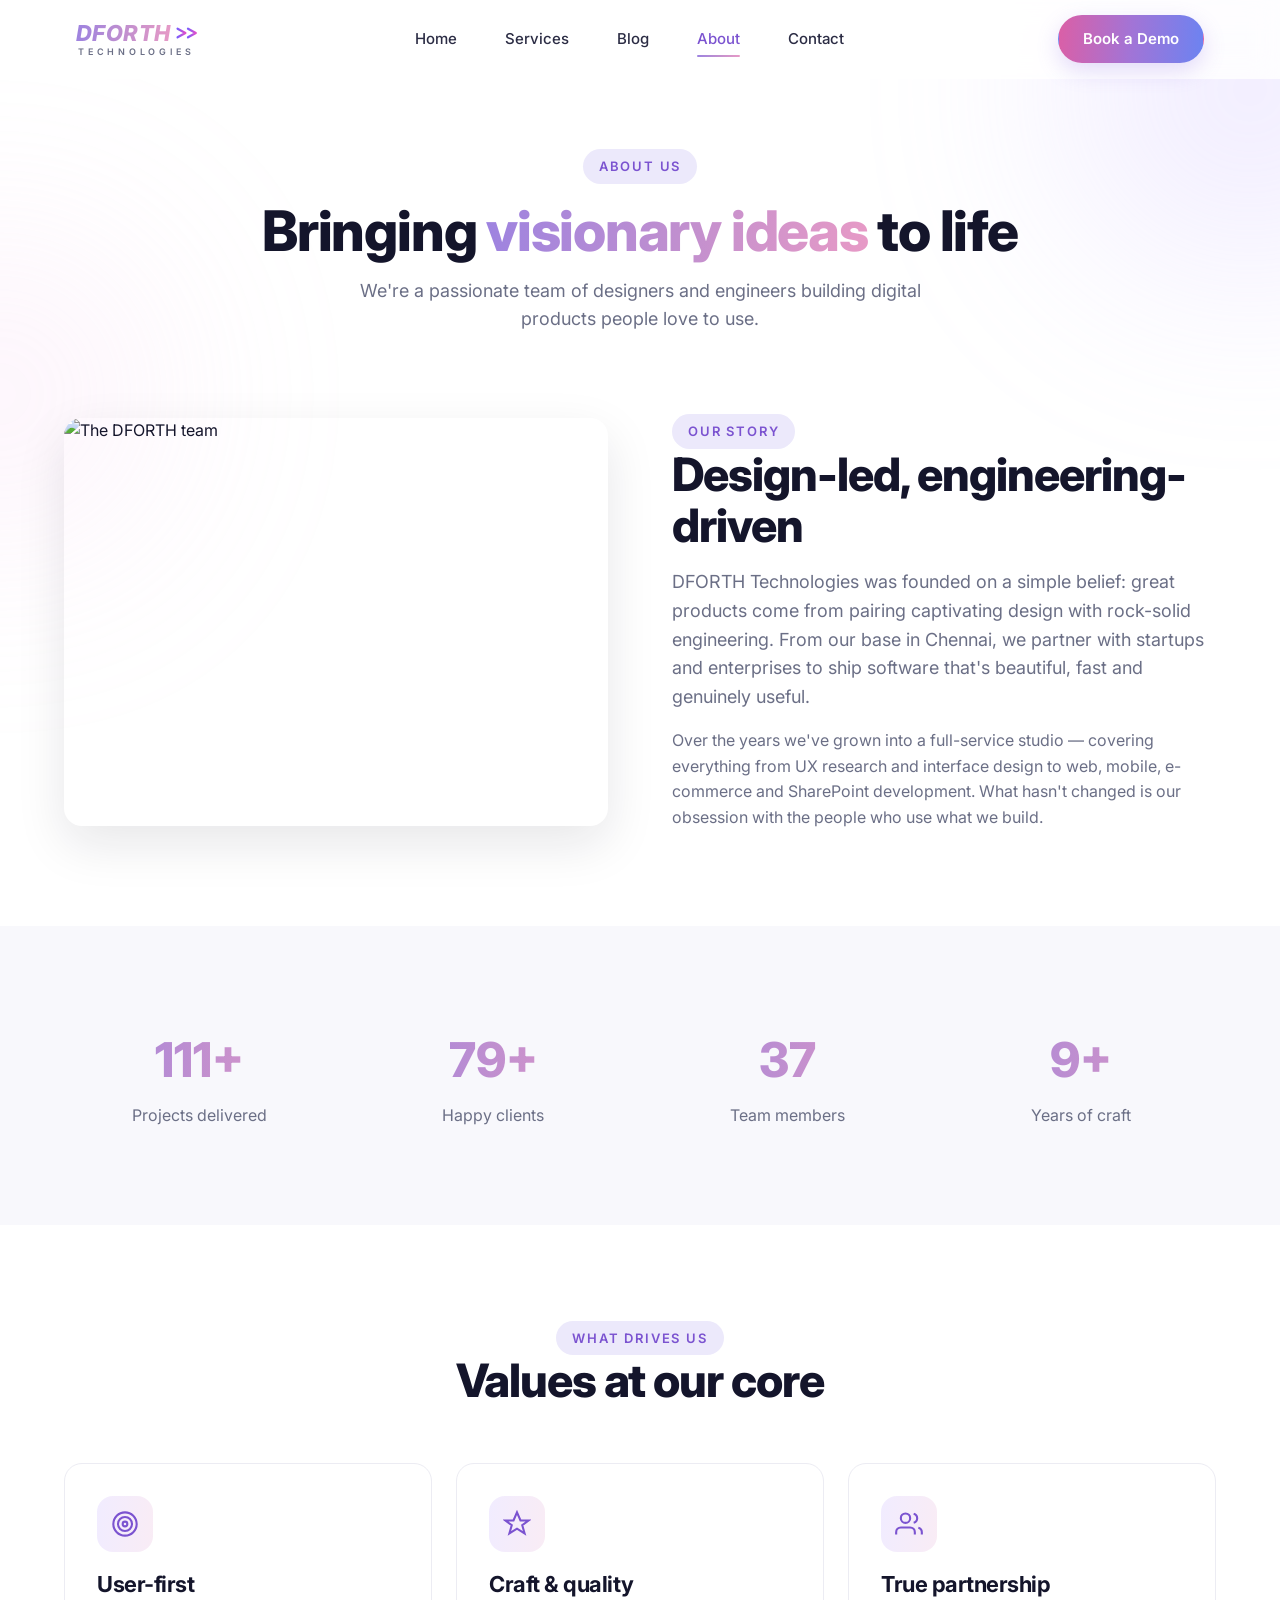
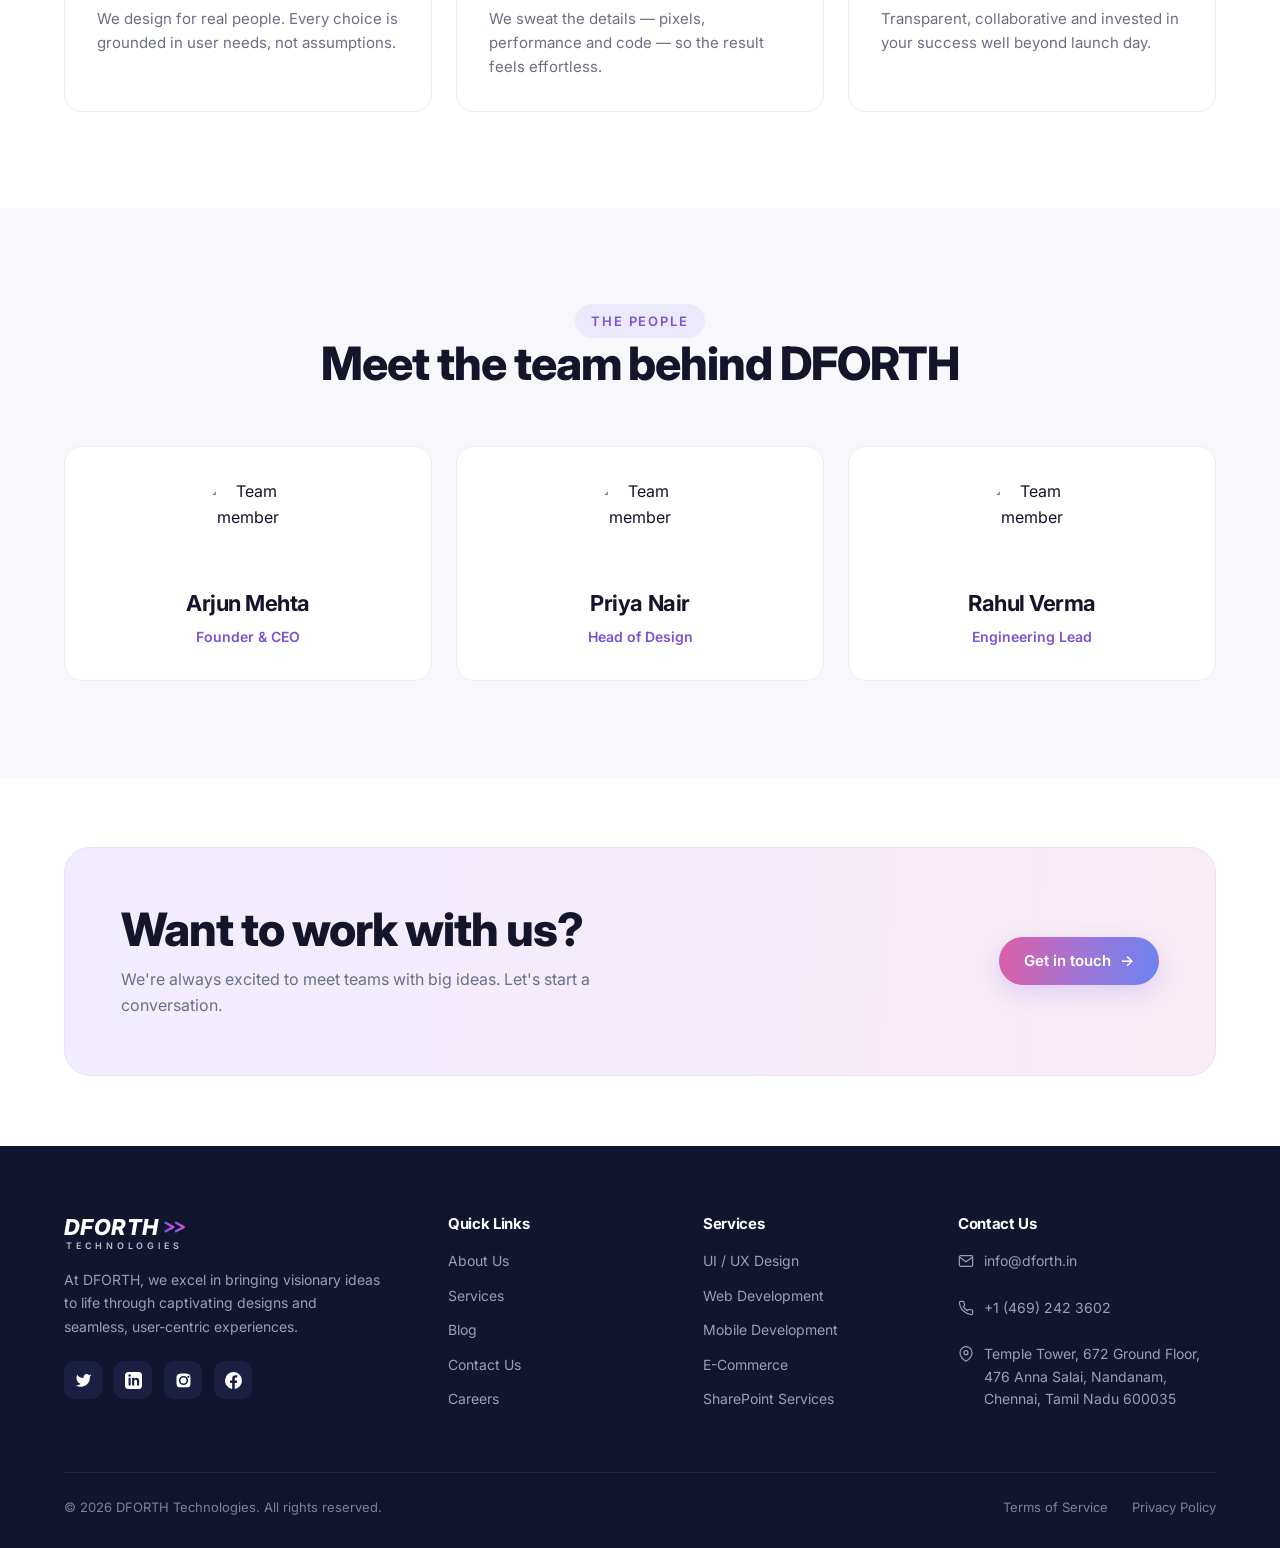
==== about.html @ a875fde3 "Add DForth marketing site (home, services, blog, blog detail, about, contact) Co-Authored-By: Claude" ====
<!DOCTYPE html>
<html lang="en">
<head>
  <meta charset="UTF-8" />
  <meta name="viewport" content="width=device-width, initial-scale=1.0" />
  <title>About — DFORTH Technologies</title>
  <meta name="description" content="DFORTH Technologies is a Chennai-based digital product studio bringing visionary ideas to life through design and engineering." />
  <link rel="preconnect" href="https://fonts.googleapis.com" />
  <link rel="preconnect" href="https://fonts.gstatic.com" crossorigin />
  <link href="https://fonts.googleapis.com/css2?family=Inter:ital,wght@0,400;0,500;0,600;0,700;0,800;0,900;1,700;1,800&display=swap" rel="stylesheet" />
  <link rel="stylesheet" href="assets/css/styles.css" />
</head>
<body>

  <header class="nav">
    <div class="container nav__inner">
      <a href="index.html" class="logo logo--dark" aria-label="DFORTH Technologies home">
        <span class="logo__main"><span class="grad-text">DFORTH</span>
          <span class="logo__chev"><svg viewBox="0 0 30 16" fill="none" aria-hidden="true">
            <defs><linearGradient id="lgN" x1="0" y1="0" x2="1" y2="0"><stop offset="0" stop-color="#7c5cfc"/><stop offset="1" stop-color="#e14eca"/></linearGradient></defs>
            <path d="M3 3 L12 8 L3 13" stroke="url(#lgN)" stroke-width="2.6" stroke-linecap="round" stroke-linejoin="round"/>
            <path d="M15 3 L24 8 L15 13" stroke="url(#lgN)" stroke-width="2.6" stroke-linecap="round" stroke-linejoin="round"/>
          </svg></span>
        </span>
        <span class="logo__sub">Technologies</span>
      </a>
      <nav class="nav__links">
        <a href="index.html">Home</a>
        <a href="services.html">Services</a>
        <a href="blog.html">Blog</a>
        <a href="about.html" class="active">About</a>
        <a href="contact.html">Contact</a>
        <a href="contact.html" class="btn btn--grad">Book a Demo</a>
      </nav>
      <div class="nav__cta">
        <a href="contact.html" class="btn btn--grad">Book a Demo</a>
        <button class="nav__burger" aria-label="Toggle menu"><span></span></button>
      </div>
    </div>
  </header>

  <section class="page-hero">
    <div class="hero__bg"><span class="hero__blob hero__blob--1"></span><span class="hero__blob hero__blob--2"></span></div>
    <div class="container">
      <span class="eyebrow">About Us</span>
      <h1>Bringing <span class="grad-text">visionary ideas</span> to life</h1>
      <p>We're a passionate team of designers and engineers building digital products people love to use.</p>
    </div>
  </section>

  <!-- STORY -->
  <section class="section" style="padding-top:40px">
    <div class="container split">
      <div class="split__media reveal">
        <img src="https://images.unsplash.com/photo-1521737711867-e3b97375f902?auto=format&fit=crop&w=900&q=80" alt="The DFORTH team" />
      </div>
      <div class="reveal">
        <span class="eyebrow">Our Story</span>
        <h2>Design-led, engineering-driven</h2>
        <p class="lead" style="margin:16px 0 16px">DFORTH Technologies was founded on a simple belief: great products come from pairing captivating design with rock-solid engineering. From our base in Chennai, we partner with startups and enterprises to ship software that's beautiful, fast and genuinely useful.</p>
        <p style="color:var(--muted)">Over the years we've grown into a full-service studio — covering everything from UX research and interface design to web, mobile, e-commerce and SharePoint development. What hasn't changed is our obsession with the people who use what we build.</p>
      </div>
    </div>
  </section>

  <!-- STATS -->
  <section class="section section--alt">
    <div class="container stats">
      <div class="stat reveal"><div class="num grad-text"><span data-count="120" data-suffix="+">0</span></div><div class="lbl">Projects delivered</div></div>
      <div class="stat reveal"><div class="num grad-text"><span data-count="85" data-suffix="+">0</span></div><div class="lbl">Happy clients</div></div>
      <div class="stat reveal"><div class="num grad-text"><span data-count="40" data-suffix="">0</span></div><div class="lbl">Team members</div></div>
      <div class="stat reveal"><div class="num grad-text"><span data-count="10" data-suffix="+">0</span></div><div class="lbl">Years of craft</div></div>
    </div>
  </section>

  <!-- VALUES -->
  <section class="section">
    <div class="container">
      <div class="section-head center reveal">
        <span class="eyebrow">What drives us</span>
        <h2>Values at our core</h2>
      </div>
      <div class="cards">
        <article class="card reveal">
          <div class="card__ic"><svg viewBox="0 0 24 24" fill="none" stroke-width="1.8"><circle cx="12" cy="12" r="10"/><circle cx="12" cy="12" r="6"/><circle cx="12" cy="12" r="2"/></svg></div>
          <h3>User-first</h3>
          <p>We design for real people. Every choice is grounded in user needs, not assumptions.</p>
        </article>
        <article class="card reveal">
          <div class="card__ic"><svg viewBox="0 0 24 24" fill="none" stroke-width="1.8"><path d="M12 2l3 7h7l-5.5 4 2 7L12 16l-6.5 4 2-7L2 9h7z"/></svg></div>
          <h3>Craft &amp; quality</h3>
          <p>We sweat the details — pixels, performance and code — so the result feels effortless.</p>
        </article>
        <article class="card reveal">
          <div class="card__ic"><svg viewBox="0 0 24 24" fill="none" stroke-width="1.8"><path d="M17 21v-2a4 4 0 0 0-4-4H5a4 4 0 0 0-4 4v2"/><circle cx="9" cy="7" r="4"/><path d="M23 21v-2a4 4 0 0 0-3-3.87M16 3.13a4 4 0 0 1 0 7.75"/></svg></div>
          <h3>True partnership</h3>
          <p>Transparent, collaborative and invested in your success well beyond launch day.</p>
        </article>
      </div>
    </div>
  </section>

  <!-- TEAM -->
  <section class="section section--alt">
    <div class="container">
      <div class="section-head center reveal">
        <span class="eyebrow">The people</span>
        <h2>Meet the team behind DFORTH</h2>
      </div>
      <div class="cards">
        <article class="card reveal" style="text-align:center">
          <img src="https://images.unsplash.com/photo-1506794778202-cad84cf45f1d?auto=format&fit=crop&w=400&q=80" alt="Team member" style="width:96px;height:96px;border-radius:50%;object-fit:cover;margin:0 auto 16px" />
          <h3>Arjun Mehta</h3>
          <p style="color:var(--violet-deep);font-weight:600;font-size:14px">Founder &amp; CEO</p>
        </article>
        <article class="card reveal" style="text-align:center">
          <img src="https://images.unsplash.com/photo-1438761681033-6461ffad8d80?auto=format&fit=crop&w=400&q=80" alt="Team member" style="width:96px;height:96px;border-radius:50%;object-fit:cover;margin:0 auto 16px" />
          <h3>Priya Nair</h3>
          <p style="color:var(--violet-deep);font-weight:600;font-size:14px">Head of Design</p>
        </article>
        <article class="card reveal" style="text-align:center">
          <img src="https://images.unsplash.com/photo-1500648767791-00dcc994a43e?auto=format&fit=crop&w=400&q=80" alt="Team member" style="width:96px;height:96px;border-radius:50%;object-fit:cover;margin:0 auto 16px" />
          <h3>Rahul Verma</h3>
          <p style="color:var(--violet-deep);font-weight:600;font-size:14px">Engineering Lead</p>
        </article>
      </div>
    </div>
  </section>

  <!-- CTA -->
  <section class="cta-band">
    <div class="container">
      <div class="cta-band__box reveal">
        <div>
          <h2>Want to work with us?</h2>
          <p>We're always excited to meet teams with big ideas. Let's start a conversation.</p>
        </div>
        <a href="contact.html" class="btn btn--grad">Get in touch <span class="arrow">→</span></a>
      </div>
    </div>
  </section>

  <!-- FOOTER -->
  <footer class="footer">
    <div class="container">
      <div class="footer__grid">
        <div class="footer__about">
          <a href="index.html" class="logo logo--light" aria-label="DFORTH Technologies home">
            <span class="logo__main">DFORTH
              <span class="logo__chev"><svg viewBox="0 0 30 16" fill="none" aria-hidden="true">
                <defs><linearGradient id="lgF" x1="0" y1="0" x2="1" y2="0"><stop offset="0" stop-color="#7c5cfc"/><stop offset="1" stop-color="#e14eca"/></linearGradient></defs>
                <path d="M3 3 L12 8 L3 13" stroke="url(#lgF)" stroke-width="2.6" stroke-linecap="round" stroke-linejoin="round"/>
                <path d="M15 3 L24 8 L15 13" stroke="url(#lgF)" stroke-width="2.6" stroke-linecap="round" stroke-linejoin="round"/>
              </svg></span>
            </span>
            <span class="logo__sub">Technologies</span>
          </a>
          <p>At DFORTH, we excel in bringing visionary ideas to life through captivating designs and seamless, user-centric experiences.</p>
          <div class="socials">
            <a href="#" aria-label="Twitter"><svg viewBox="0 0 24 24"><path d="M23 3a10.9 10.9 0 0 1-3.14 1.53 4.48 4.48 0 0 0-7.86 3v1A10.66 10.66 0 0 1 3 4s-4 9 5 13a11.64 11.64 0 0 1-7 2c9 5 20 0 20-11.5a4.5 4.5 0 0 0-.08-.83A7.72 7.72 0 0 0 23 3z"/></svg></a>
            <a href="#" aria-label="LinkedIn"><svg viewBox="0 0 24 24"><path d="M19 0h-14a5 5 0 0 0-5 5v14a5 5 0 0 0 5 5h14a5 5 0 0 0 5-5v-14a5 5 0 0 0-5-5zM8 19H5V8h3zM6.5 6.7a1.8 1.8 0 1 1 0-3.6 1.8 1.8 0 0 1 0 3.6zM20 19h-3v-5.6c0-3.4-4-3.1-4 0V19h-3V8h3v1.8c1.4-2.6 7-2.8 7 2.5z"/></svg></a>
            <a href="#" aria-label="Instagram"><svg viewBox="0 0 24 24"><path d="M12 2.2c3.2 0 3.6 0 4.9.1 3.3.1 4.8 1.7 4.9 4.9.1 1.3.1 1.6.1 4.8s0 3.5-.1 4.8c-.1 3.2-1.6 4.8-4.9 4.9-1.3.1-1.6.1-4.9.1s-3.6 0-4.9-.1c-3.3-.2-4.8-1.7-4.9-4.9-.1-1.3-.1-1.6-.1-4.8s0-3.5.1-4.8C2.3 4 3.8 2.4 7.1 2.3 8.4 2.2 8.8 2.2 12 2.2zm0 3.3a6.5 6.5 0 1 0 0 13 6.5 6.5 0 0 0 0-13zm0 10.7a4.2 4.2 0 1 1 0-8.4 4.2 4.2 0 0 1 0 8.4zm6.8-10.9a1.5 1.5 0 1 0 0 3 1.5 1.5 0 0 0 0-3z"/></svg></a>
            <a href="#" aria-label="Facebook"><svg viewBox="0 0 24 24"><path d="M24 12a12 12 0 1 0-13.9 11.9v-8.4H7v-3.5h3.1V9.4c0-3 1.8-4.7 4.5-4.7 1.3 0 2.7.2 2.7.2v3h-1.5c-1.5 0-2 .9-2 1.9v2.2h3.4l-.5 3.5h-2.9v8.4A12 12 0 0 0 24 12z"/></svg></a>
          </div>
        </div>
        <div class="footer__col">
          <h4>Quick Links</h4>
          <a href="about.html">About Us</a>
          <a href="services.html">Services</a>
          <a href="blog.html">Blog</a>
          <a href="contact.html">Contact Us</a>
          <a href="contact.html">Careers</a>
        </div>
        <div class="footer__col">
          <h4>Services</h4>
          <a href="services.html">UI / UX Design</a>
          <a href="services.html">Web Development</a>
          <a href="services.html">Mobile Development</a>
          <a href="services.html">E-Commerce</a>
          <a href="services.html">SharePoint Services</a>
        </div>
        <div class="footer__col footer__contact">
          <h4>Contact Us</h4>
          <ul>
            <li><svg viewBox="0 0 24 24" fill="none" stroke-width="1.8"><path d="M22 6l-10 7L2 6"/><rect x="2" y="4" width="20" height="16" rx="2"/></svg><span><a href="mailto:info@dforth.in">info@dforth.in</a></span></li>
            <li><svg viewBox="0 0 24 24" fill="none" stroke-width="1.8"><path d="M22 16.92v3a2 2 0 0 1-2.18 2 19.8 19.8 0 0 1-8.63-3.07 19.5 19.5 0 0 1-6-6 19.8 19.8 0 0 1-3.07-8.67A2 2 0 0 1 4.11 2h3a2 2 0 0 1 2 1.72c.13.96.36 1.9.7 2.81a2 2 0 0 1-.45 2.11L8.09 9.91a16 16 0 0 0 6 6l1.27-1.27a2 2 0 0 1 2.11-.45c.9.34 1.85.57 2.81.7A2 2 0 0 1 22 16.92z"/></svg><span><a href="tel:+914692423602">+1 (469) 242 3602</a></span></li>
            <li><svg viewBox="0 0 24 24" fill="none" stroke-width="1.8"><path d="M21 10c0 7-9 13-9 13s-9-6-9-13a9 9 0 0 1 18 0z"/><circle cx="12" cy="10" r="3"/></svg><span>Temple Tower, 672 Ground Floor, 476 Anna Salai, Nandanam, Chennai, Tamil Nadu 600035</span></li>
          </ul>
        </div>
      </div>
      <div class="footer__bottom">
        <span>© <span data-year>2026</span> DFORTH Technologies. All rights reserved.</span>
        <div class="footer__legal"><a href="#">Terms of Service</a><a href="#">Privacy Policy</a></div>
      </div>
    </div>
  </footer>

  <script src="assets/js/main.js"></script>
</body>
</html>
---- assets/css/styles.css ----
/* ============================================================
   DFORTH Technologies — Design System
   ============================================================ */

:root {
  /* Brand */
  --violet: #8a63d8;
  --violet-deep: #7b53d0;
  --magenta: #d24bc0;
  --pink: #e070b2;
  /* Text / logo gradient — purple → pink (per mocks) */
  --grad: linear-gradient(95deg, #9d83e0 0%, #c08fcf 50%, #e79ac6 100%);
  /* Button gradient — pink → blue (per mocks) */
  --grad-btn: linear-gradient(95deg, #db5fa6 0%, #a274d6 50%, #6c83f1 100%);
  --grad-soft: linear-gradient(95deg, #f1ecff 0%, #f9ecf5 100%);

  /* Neutrals */
  --ink: #14152b;
  --ink-soft: #2b2c44;
  --muted: #6b6f86;
  --line: #ececf3;
  --bg: #ffffff;
  --bg-alt: #f8f8fc;
  --lavender: #ece9fb;
  --navy: #11152e;
  --navy-soft: #1b2042;

  /* Type — single neutral grotesque (Inter) throughout, per mocks */
  --font-body: "Inter", system-ui, -apple-system, "Segoe UI", Roboto, sans-serif;
  --font-display: var(--font-body);

  /* Layout */
  --container: 1200px;
  --radius: 18px;
  --radius-sm: 12px;
  --shadow-sm: 0 4px 14px rgba(20, 21, 43, 0.06);
  --shadow-md: 0 18px 50px rgba(20, 21, 43, 0.10);
  --shadow-glow: 0 18px 46px rgba(140, 110, 230, 0.32);
}

/* ---------- Reset ---------- */
*, *::before, *::after { box-sizing: border-box; }
* { margin: 0; padding: 0; }
html { scroll-behavior: smooth; -webkit-text-size-adjust: 100%; }
body {
  font-family: var(--font-body);
  color: var(--ink);
  background: var(--bg);
  line-height: 1.6;
  font-size: 16px;
  -webkit-font-smoothing: antialiased;
  text-rendering: optimizeLegibility;
  overflow-x: hidden;
}
img { max-width: 100%; display: block; }
a { color: inherit; text-decoration: none; }
ul { list-style: none; }
button, input, textarea, select { font: inherit; color: inherit; }

/* ---------- Helpers ---------- */
.container { width: 100%; max-width: var(--container); margin-inline: auto; padding-inline: 24px; }
.grad-text {
  background: var(--grad);
  -webkit-background-clip: text;
  background-clip: text;
  color: transparent;
}
.eyebrow {
  display: inline-flex; align-items: center; gap: 8px;
  font-size: 13px; font-weight: 600; letter-spacing: .14em;
  text-transform: uppercase; color: var(--violet-deep);
  background: var(--lavender); padding: 7px 16px; border-radius: 999px;
}
.section { padding: 96px 0; }
.section--alt { background: var(--bg-alt); }
.section-head { max-width: 640px; margin-bottom: 56px; }
.section-head.center { margin-inline: auto; text-align: center; }
h1, h2, h3, h4 { font-family: var(--font-display); font-weight: 800; line-height: 1.12; letter-spacing: -0.022em; color: var(--ink); }
h2 { font-size: clamp(30px, 4vw, 46px); }
h3 { font-size: 22px; font-weight: 700; }
h4 { font-weight: 700; }
.lead { color: var(--muted); font-size: 18px; }

/* ---------- Buttons ---------- */
.btn {
  display: inline-flex; align-items: center; justify-content: center; gap: 9px;
  font-weight: 600; font-size: 15px; padding: 11px 24px; border-radius: 999px;
  border: 1px solid transparent; cursor: pointer; transition: .25s ease;
  white-space: nowrap;
}
.btn--grad { background: var(--grad-btn); color: #fff; box-shadow: 0 8px 22px rgba(140,110,230,.24); }
.btn--grad:hover { transform: translateY(-2px); box-shadow: 0 16px 38px rgba(140,110,230,.34); }
.btn--ghost { background: #fff; color: var(--ink); border-color: var(--line); box-shadow: var(--shadow-sm); }
.btn--ghost:hover { border-color: var(--violet); color: var(--violet-deep); transform: translateY(-2px); }
.btn--light { background: #fff; color: var(--violet-deep); }
.btn--light:hover { transform: translateY(-2px); box-shadow: 0 16px 40px rgba(0,0,0,.2); }
.btn .arrow { transition: transform .25s ease; }
.btn:hover .arrow { transform: translateX(4px); }

/* ---------- Logo ---------- */
.logo { display: inline-flex; flex-direction: column; line-height: 1; }
.logo__main {
  font-family: var(--font-display); font-weight: 800; font-style: italic;
  font-size: 22px; letter-spacing: .02em; display: inline-flex; align-items: center; gap: 4px;
}
.logo__chev { display: inline-flex; }
.logo__chev svg { width: 26px; height: 16px; }
.logo__sub {
  font-size: 9px; letter-spacing: .42em; font-weight: 600;
  text-transform: uppercase; margin-top: 3px; padding-left: 2px;
}
.logo--dark .logo__main { color: var(--ink); }
.logo--dark .logo__sub { color: var(--muted); }
.logo--light .logo__main { color: #fff; }
.logo--light .logo__sub { color: #b9bcd6; }

/* ============================================================
   Navbar
   ============================================================ */
.nav {
  position: sticky; top: 0; z-index: 50;
  background: rgba(255,255,255,.82);
  backdrop-filter: saturate(160%) blur(14px);
  border-bottom: 1px solid transparent; transition: .3s ease;
}
.nav.scrolled { border-bottom-color: var(--line); box-shadow: 0 6px 24px rgba(20,21,43,.05); }
.nav__inner { display: flex; align-items: center; justify-content: space-between; height: 78px; padding-inline: 36px; }
.nav__links { display: flex; align-items: center; gap: 48px; }
.nav__links a { font-weight: 500; font-size: 15px; color: var(--ink-soft); position: relative; transition: color .2s; }
.nav__links .btn { display: none; }
.nav__links a::after {
  content: ""; position: absolute; left: 0; bottom: -6px; height: 2px; width: 0;
  background: var(--grad); border-radius: 2px; transition: width .25s ease;
}
.nav__links a:hover, .nav__links a.active { color: var(--violet-deep); }
.nav__links a:hover::after, .nav__links a.active::after { width: 100%; }
.nav__cta { display: flex; align-items: center; gap: 14px; }
.nav__burger {
  display: none; width: 44px; height: 44px; border-radius: 12px; border: 1px solid var(--line);
  background: #fff; cursor: pointer; align-items: center; justify-content: center;
}
.nav__burger span { display: block; width: 20px; height: 2px; background: var(--ink); position: relative; transition: .3s; }
.nav__burger span::before, .nav__burger span::after { content: ""; position: absolute; left: 0; width: 20px; height: 2px; background: var(--ink); transition: .3s; }
.nav__burger span::before { top: -6px; }
.nav__burger span::after { top: 6px; }
.nav.open .nav__burger span { background: transparent; }
.nav.open .nav__burger span::before { top: 0; transform: rotate(45deg); }
.nav.open .nav__burger span::after { top: 0; transform: rotate(-45deg); }

/* ============================================================
   Hero
   ============================================================ */
.hero { position: relative; padding: 90px 0 100px; overflow: hidden; }
.hero__bg { position: absolute; inset: 0; z-index: -1; }
.hero__blob { position: absolute; border-radius: 50%; filter: blur(110px); opacity: .28; }
.hero__blob--1 { width: 360px; height: 360px; background: #c9b8ff; top: -170px; right: -150px; }
.hero__blob--2 { width: 300px; height: 300px; background: #f4c4ec; bottom: -170px; left: -150px; opacity: .22; }
.hero__grid { display: grid; grid-template-columns: 1.05fr .95fr; gap: 56px; align-items: center; }
.hero h1 { font-size: clamp(30px, 6vw, 62px); margin: 22px 0; overflow-wrap: break-word; }
.hero p { font-size: 19px; color: var(--muted); max-width: 520px; }
.hero__actions { display: flex; gap: 16px; margin-top: 34px; flex-wrap: wrap; }
.hero__stats { display: flex; gap: 40px; margin-top: 50px; }
.hero__stat .num { font-family: var(--font-display); font-weight: 700; font-size: 30px; }
.hero__stat .lbl { font-size: 13px; color: var(--muted); }

.hero__visual { position: relative; }
.hero__card {
  background: #fff; border: 1px solid var(--line); border-radius: 22px;
  box-shadow: var(--shadow-md); padding: 26px; position: relative;
}
.hero__bar { height: 12px; border-radius: 6px; background: var(--bg-alt); margin: 9px 0; }
.hero__bar.w70 { width: 70%; }
.hero__bar.w90 { width: 90%; background: var(--grad); opacity: .85; }
.hero__bar.w50 { width: 50%; }
.hero__mini {
  position: absolute; background: #fff; border: 1px solid var(--line); border-radius: 16px;
  box-shadow: var(--shadow-md); padding: 16px 18px; display: flex; align-items: center; gap: 12px;
}
.hero__mini .ic { width: 42px; height: 42px; border-radius: 12px; background: var(--grad); display: grid; place-items: center; color: #fff; }
.hero__mini .ic svg { width: 22px; height: 22px; }
.hero__mini strong { font-family: var(--font-display); }
.hero__mini small { color: var(--muted); }
.hero__mini--1 { top: -26px; left: -28px; animation: float 5s ease-in-out infinite; }
.hero__mini--2 { bottom: -26px; right: -22px; animation: float 5s ease-in-out infinite 1.5s; }
@keyframes float { 0%,100%{ transform: translateY(0); } 50%{ transform: translateY(-12px); } }

/* ============================================================
   Logos / trust strip
   ============================================================ */
.trust { padding: 40px 0; border-top: 1px solid var(--line); border-bottom: 1px solid var(--line); }
.trust p { text-align: center; color: var(--muted); font-size: 13px; letter-spacing: .12em; text-transform: uppercase; margin-bottom: 22px; }
.trust__row { display: flex; flex-wrap: wrap; gap: 56px; justify-content: center; align-items: center; }
.trust__row span { font-family: var(--font-display); font-weight: 700; font-size: 20px; color: var(--ink-soft); opacity: .65; }
.trust__row img { height: 42px; width: auto; object-fit: contain; filter: grayscale(20%); opacity: .9; transition: .25s ease; }
.trust__row img:hover { filter: none; opacity: 1; }

/* ============================================================
   Service cards
   ============================================================ */
.cards { display: grid; grid-template-columns: repeat(3, 1fr); gap: 24px; }
.card {
  background: #fff; border: 1px solid var(--line); border-radius: var(--radius);
  padding: 32px; transition: .3s ease; position: relative; overflow: hidden;
}
.card::before {
  content: ""; position: absolute; inset: 0 0 auto 0; height: 4px; background: var(--grad);
  transform: scaleX(0); transform-origin: left; transition: transform .3s ease;
}
.card:hover { transform: translateY(-6px); box-shadow: var(--shadow-md); border-color: transparent; }
.card:hover::before { transform: scaleX(1); }
.card__ic { width: 56px; height: 56px; border-radius: 16px; background: var(--grad-soft); display: grid; place-items: center; margin-bottom: 20px; }
.card__ic svg { width: 28px; height: 28px; stroke: var(--violet-deep); }
.card__ic--img { background: none; }
.card__ic--img img { width: 56px; height: 56px; object-fit: contain; border-radius: 16px; }
.card h3 { margin-bottom: 10px; }
.card p { color: var(--muted); font-size: 15px; }
.card__link { display: inline-flex; align-items: center; gap: 7px; margin-top: 18px; font-weight: 600; font-size: 14px; color: var(--violet-deep); }
.card__link .arrow { transition: transform .25s; }
.card:hover .card__link .arrow { transform: translateX(4px); }

/* ============================================================
   Feature split
   ============================================================ */
.split { display: grid; grid-template-columns: 1fr 1fr; gap: 64px; align-items: center; }
.split__media { border-radius: var(--radius); overflow: hidden; box-shadow: var(--shadow-md); position: relative; }
.split__media img { width: 100%; height: 100%; object-fit: cover; aspect-ratio: 4/3; }
.checklist { display: grid; gap: 16px; margin-top: 28px; }
.checklist li { display: flex; gap: 13px; align-items: flex-start; }
.checklist .tick { flex: 0 0 24px; width: 24px; height: 24px; border-radius: 50%; background: var(--grad-soft); display: grid; place-items: center; margin-top: 2px; }
.checklist .tick svg { width: 13px; height: 13px; stroke: var(--violet-deep); }
.checklist strong { display: block; }
.checklist span { color: var(--muted); font-size: 15px; }

/* ============================================================
   Stats band
   ============================================================ */
.stats { display: grid; grid-template-columns: repeat(4, 1fr); gap: 24px; }
.stat { text-align: center; }
.stat .num { font-family: var(--font-display); font-weight: 800; font-size: clamp(34px, 4vw, 48px); }
.stat .lbl { color: var(--muted); margin-top: 4px; }

/* ============================================================
   Process steps
   ============================================================ */
.steps { display: grid; grid-template-columns: repeat(4, 1fr); gap: 24px; counter-reset: step; }
.step { padding: 28px; border: 1px solid var(--line); border-radius: var(--radius); background:#fff; position: relative; }
.step__n { font-family: var(--font-display); font-weight: 800; font-size: 18px; width: 46px; height: 46px; border-radius: 14px; background: var(--grad); color:#fff; display:grid; place-items:center; margin-bottom: 18px; }
.step h3 { font-size: 19px; margin-bottom: 8px; }
.step p { color: var(--muted); font-size: 15px; }

/* ============================================================
   Testimonials
   ============================================================ */
.quotes { display: grid; grid-template-columns: repeat(3,1fr); gap: 24px; }
.quote { background:#fff; border:1px solid var(--line); border-radius: var(--radius); padding: 30px; }
.quote__stars { color: #f5a623; letter-spacing: 2px; margin-bottom: 14px; }
.quote p { color: var(--ink-soft); }
.quote__who { display:flex; align-items:center; gap: 12px; margin-top: 22px; }
.quote__av { width: 46px; height: 46px; border-radius: 50%; background: var(--grad); color:#fff; display:grid; place-items:center; font-weight:700; font-family: var(--font-display); overflow:hidden; flex:0 0 46px; }
.quote__av img { width:100%; height:100%; object-fit:cover; }
.quote__who strong { display:block; font-size: 15px; }
.quote__who span { color: var(--muted); font-size: 13px; }

/* ============================================================
   CTA banner
   ============================================================ */
.cta-band { padding: 70px 0; }
.cta-band__box {
  background: var(--grad-soft); border-radius: 26px; padding: 56px;
  display: flex; align-items: center; justify-content: space-between; gap: 40px;
  position: relative; overflow: hidden; border: 1px solid #e7e1fb;
}
.cta-band__box h2 { max-width: 560px; }
.cta-band__box p { color: var(--muted); margin-top: 12px; max-width: 520px; }
.cta-band__art { position: absolute; right: 36px; top: 50%; transform: translateY(-50%); opacity: .95; }
.cta-band__art svg { width: 150px; height: 150px; }
.cta-band__art img { width: 230px; height: auto; object-fit: contain; }

/* ============================================================
   Page hero (inner pages)
   ============================================================ */
.page-hero { padding: 70px 0 40px; text-align: center; position: relative; }
.page-hero h1 { font-size: clamp(30px, 5vw, 56px); margin: 16px 0 14px; overflow-wrap: break-word; }
.page-hero p { color: var(--muted); font-size: 18px; max-width: 600px; margin-inline: auto; }
.breadcrumb { color: var(--muted); font-size: 14px; }
.breadcrumb a:hover { color: var(--violet-deep); }

/* ============================================================
   Blog
   ============================================================ */
.tag {
  display:inline-block; font-size: 12px; font-weight: 600; color: var(--violet-deep);
  background: var(--lavender); padding: 5px 13px; border-radius: 999px; margin-bottom: 14px;
}
.blog-feature { display:grid; grid-template-columns: 1.1fr .9fr; gap: 40px; align-items:center; margin-bottom: 64px; }
.blog-feature__media { border-radius: var(--radius); overflow:hidden; box-shadow: var(--shadow-md); }
.blog-feature__media img { aspect-ratio: 16/10; object-fit: cover; width: 100%; }
.blog-feature h2 { font-size: clamp(26px, 3vw, 36px); margin-bottom: 14px; }
.blog-feature p { color: var(--muted); margin-bottom: 22px; }

.blog-grid { display:grid; grid-template-columns: repeat(3,1fr); gap: 28px; }
.post {
  background:#fff; border:1px solid var(--line); border-radius: var(--radius); overflow:hidden;
  transition:.3s ease; display:flex; flex-direction:column;
}
.post:hover { transform: translateY(-6px); box-shadow: var(--shadow-md); border-color: transparent; }
.post__media { overflow:hidden; }
.post__media img { aspect-ratio: 16/10; object-fit: cover; width:100%; transition: transform .5s ease; }
.post:hover .post__media img { transform: scale(1.06); }
.post__body { padding: 24px; display:flex; flex-direction:column; flex:1; }
.post__body h3 { font-size: 19px; margin-bottom: 8px; }
.post__body p { color: var(--muted); font-size: 14px; flex:1; }
.post__link { display:inline-flex; align-items:center; gap:7px; margin-top:18px; font-weight:600; font-size:14px; color: var(--violet-deep); }
.post:hover .post__link .arrow { transform: translateX(4px); }
.post__link .arrow { transition: transform .25s; }

/* Article */
.article { max-width: 760px; margin-inline:auto; }
.article__meta { display:flex; gap: 18px; align-items:center; color: var(--muted); font-size: 14px; margin-bottom: 22px; }
.article__cover { border-radius: var(--radius); overflow:hidden; box-shadow: var(--shadow-md); margin: 14px 0 36px; }
.article__cover img { width:100%; aspect-ratio: 16/7; object-fit: cover; }
.article p { color: var(--ink-soft); margin-bottom: 22px; font-size: 17px; }
.article h2 { font-size: 28px; margin: 36px 0 14px; }
.article h3 { font-size: 21px; margin: 28px 0 10px; }
.article blockquote { border-left: 4px solid var(--violet); background: var(--bg-alt); padding: 18px 24px; border-radius: 0 12px 12px 0; color: var(--ink-soft); font-style: italic; margin: 26px 0; }
.article ul.bullets { margin: 0 0 22px 20px; list-style: disc; color: var(--ink-soft); }
.article ul.bullets li { margin-bottom: 8px; }
.article__share { display:flex; gap:18px; align-items:center; padding-top: 28px; margin-top: 36px; border-top: 1px solid var(--line); }

/* ============================================================
   Contact
   ============================================================ */
.contact-card {
  display:grid; grid-template-columns: .85fr 1.15fr; gap: 0; background:#fff;
  border:1px solid var(--line); border-radius: 24px; overflow:hidden; box-shadow: var(--shadow-md);
}
.contact-aside { background: var(--grad-soft); padding: 44px; position: relative; overflow:hidden; }
.contact-aside h3 { font-size: 26px; margin-bottom: 10px; }
.contact-aside > p { color: var(--muted); margin-bottom: 30px; }
.contact-aside__blob { position:absolute; border-radius:50%; background: rgba(124,92,252,.18); }
.contact-aside__blob.b1 { width: 130px; height:130px; bottom: -30px; right: -10px; }
.contact-aside__blob.b2 { width: 90px; height:90px; bottom: 30px; right: 60px; background: rgba(225,78,202,.18); }
.contact-info { display:grid; gap: 20px; position: relative; z-index:1; }
.contact-info li { display:flex; gap: 14px; align-items:flex-start; }
.contact-info .ic { flex:0 0 40px; width:40px; height:40px; border-radius:12px; background:#fff; display:grid; place-items:center; box-shadow: var(--shadow-sm); }
.contact-info .ic svg { width:18px; height:18px; stroke: var(--violet-deep); }
.contact-info span { font-size: 15px; color: var(--ink-soft); }
.contact-form { padding: 44px; }
.form-row { display:grid; grid-template-columns: 1fr 1fr; gap: 22px; }
.field { margin-bottom: 22px; }
.field label { display:block; font-weight:600; font-size: 14px; margin-bottom: 8px; }
.field input, .field textarea {
  width:100%; border:none; border-bottom: 2px solid var(--line); padding: 10px 2px;
  background: transparent; transition: border-color .2s; font-size: 15px;
}
.field input:focus, .field textarea:focus { outline:none; border-bottom-color: var(--violet); }
.field textarea { resize: vertical; min-height: 90px; }
.svc-label { font-weight:600; font-size: 14px; margin-bottom: 14px; }
.svc-grid { display:grid; grid-template-columns: 1fr 1fr; gap: 12px 24px; margin-bottom: 26px; }
.svc-grid label { display:flex; gap: 9px; align-items:center; font-size: 14px; color: var(--ink-soft); cursor:pointer; }
.svc-grid input { accent-color: var(--violet); width:16px; height:16px; }
.form-success { display:none; background: #ecfdf5; color:#047857; border:1px solid #a7f3d0; padding: 12px 16px; border-radius: 12px; margin-top: 16px; font-size: 14px; }
.form-success.show { display:block; }

/* Map / contact extras */
.contact-extra { display:grid; grid-template-columns: repeat(3,1fr); gap:24px; margin-top: 56px; }

/* ============================================================
   FAQ
   ============================================================ */
.faq { max-width: 800px; margin-inline:auto; }
.faq__item { border:1px solid var(--line); border-radius: var(--radius-sm); margin-bottom: 14px; background:#fff; overflow:hidden; }
.faq__q { width:100%; text-align:left; background:none; border:none; padding: 20px 24px; font-weight:600; font-size: 16px; cursor:pointer; display:flex; justify-content:space-between; align-items:center; gap:16px; }
.faq__q .pm { flex:0 0 auto; transition: transform .3s; color: var(--violet-deep); font-size: 22px; }
.faq__item.open .faq__q .pm { transform: rotate(45deg); }
.faq__a { max-height:0; overflow:hidden; transition: max-height .35s ease; }
.faq__a p { padding: 0 24px 20px; color: var(--muted); }

/* ============================================================
   Footer
   ============================================================ */
.footer { background: var(--navy); color: #c5c8de; padding: 70px 0 30px; }
.footer__grid { display:grid; grid-template-columns: 1.6fr 1fr 1fr 1.2fr; gap: 40px; }
.footer__about p { margin: 18px 0 22px; font-size: 14px; line-height: 1.7; color: #9a9eba; max-width: 320px; }
.footer h4 { color:#fff; font-size: 15px; margin-bottom: 18px; font-family: var(--font-display); }
.footer__col a, .footer__col li { display:block; font-size: 14px; color:#9a9eba; margin-bottom: 12px; transition: color .2s; }
.footer__col a:hover { color:#fff; }
.footer__contact li { display:flex; gap:10px; align-items:flex-start; }
.footer__contact svg { width:16px; height:16px; stroke:#9a9eba; flex:0 0 16px; margin-top: 3px; }
.socials { display:flex; gap:12px; }
.socials a { width:38px; height:38px; border-radius:10px; background: var(--navy-soft); display:grid; place-items:center; transition:.25s; }
.socials a:hover { background: var(--grad); transform: translateY(-3px); }
.socials svg { width:17px; height:17px; fill:#fff; }
.footer__bottom { display:flex; justify-content:space-between; align-items:center; gap:16px; margin-top: 50px; padding-top: 24px; border-top:1px solid rgba(255,255,255,.08); font-size: 13px; color:#7d809c; }
.footer__bottom a:hover { color:#fff; }
.footer__legal { display:flex; gap: 24px; }

/* ============================================================
   Reveal animation
   ============================================================ */
.reveal { opacity:0; transform: translateY(26px); transition: opacity .7s ease, transform .7s ease; }
.reveal.in { opacity:1; transform:none; }

/* ============================================================
   Responsive
   ============================================================ */
@media (max-width: 1024px) {
  .hero__grid { grid-template-columns: 1fr; gap: 48px; }
  .cards, .blog-grid, .quotes { grid-template-columns: repeat(2,1fr); }
  .steps { grid-template-columns: repeat(2,1fr); }
  .split { grid-template-columns: 1fr; gap: 40px; }
  .footer__grid { grid-template-columns: 1fr 1fr; gap: 36px; }
  .blog-feature { grid-template-columns: 1fr; }
  .contact-card { grid-template-columns: 1fr; }
  .contact-extra { grid-template-columns: 1fr; }
}
@media (max-width: 768px) {
  .section { padding: 64px 0; }
  .nav__inner { padding-inline: 24px; }
  .nav__links, .nav__cta .btn { display: none; }
  .nav__burger { display:flex; }
  .nav__cta { gap: 0; }
  .nav.open .nav__links {
    display:flex; flex-direction:column; align-items:flex-start; gap: 4px;
    position:absolute; top: 76px; left:0; right:0; background:#fff; padding: 18px 24px 26px;
    border-bottom:1px solid var(--line); box-shadow: var(--shadow-md);
  }
  .nav.open .nav__links a { padding: 12px 0; width:100%; border-bottom:1px solid var(--line); }
  .nav.open .nav__links a::after { display:none; }
  .nav.open .nav__links .btn { display:inline-flex; margin-top: 12px; }
  .cards, .blog-grid, .quotes, .steps, .stats { grid-template-columns: 1fr; }
  .stats { gap: 30px; }
  .cta-band__box { flex-direction: column; text-align:center; padding: 40px 28px; }
  .cta-band__art { display:none; }
  .form-row, .svc-grid { grid-template-columns: 1fr; }
  .footer__grid { grid-template-columns: 1fr; }
  .footer__bottom { flex-direction: column; text-align:center; }
  .hero__mini { display:none; }
  .hero__stats { gap: 26px; }
}
@media (max-width: 480px) {
  .container { padding-inline: 18px; }
  .contact-aside, .contact-form { padding: 30px 24px; }
  .hero h1 { font-size: 31px; }
  .hero p { font-size: 17px; }
  .hero__actions { width: 100%; }
  .hero__actions .btn { flex: 1; }
  .hero__stats { gap: 18px; }
  .hero__stat .num { font-size: 26px; }
  .page-hero h1 { font-size: 32px; }
  .blog-feature h2 { font-size: 26px; }
}

/* ============================================================
   HOME (PDF design) — additions
   ============================================================ */

/* ---- Centered hero with robotic hands ---- */
.hero--center { padding: 64px 0 56px; text-align: center; }
.hero__frame { position: absolute; left: 50%; top: 48%; width: 430px; height: 430px;
  transform: translate(-50%, -50%) rotate(45deg); border: 2px dotted #aebdf0;
  border-radius: 8px; opacity: .65; z-index: 0; }
@media (max-width: 640px) { .hero__frame { width: 300px; height: 300px; } }
.hero--center .hero__inner { max-width: 900px; margin-inline: auto; position: relative; z-index: 2; }
.hero--center h1 { font-size: clamp(32px, 4.4vw, 56px); line-height: 1.25; letter-spacing: 0; font-weight: 700; margin: 0 0 20px; }
.hero--center p { font-size: clamp(17px, 1.7vw, 24px); font-weight: 400; line-height: 1.55; color: #6b7280; max-width: 620px; margin: 0 auto 30px; }
.hero--center .btn { font-family: -apple-system, "SF Pro Display", "SF Pro", system-ui, sans-serif; font-size: 20px; font-weight: 500; padding: 14px 32px; }
.hero__hand { position: absolute; z-index: 1; pointer-events: none; user-select: none; }
.hero__hand img { width: 100%; filter: drop-shadow(0 24px 44px rgba(20,21,43,.16)); }
.hero__hand--l { width: 30vw; max-width: 470px; left: -3vw; top: 9%; animation: float 6s ease-in-out infinite; }
.hero__hand--l img { transform: rotate(135deg); }
.hero__hand--r { width: 34vw; max-width: 540px; right: -40px; top: -30%; animation: float 6s ease-in-out infinite 1.5s; }
.hero__hand--r img { transform: none; }
@media (max-width: 1200px) { .hero__hand--l { width: 28vw; } .hero__hand--r { width: 36vw; } }
@media (max-width: 980px) { .hero__hand { display: none; } }

/* ---- Promo card (Fueling progress / Create a team) ---- */
.promo {
  position: relative; overflow: visible;
  background: linear-gradient(120deg, #f1ecff 0%, #faf0fa 100%);
  border: 1px solid #e9e3fb; border-radius: 26px; padding: 56px 56px;
  display: grid; grid-template-columns: 1.15fr .85fr; gap: 32px; align-items: center;
}
.promo h2 { font-size: clamp(28px, 3.4vw, 40px); line-height: 1.16; margin-bottom: 16px; max-width: 540px; }
.promo p { color: var(--muted); margin-bottom: 26px; max-width: 500px; }
.promo__art { position: relative; align-self: stretch; }
.promo__art svg { width: 100%; max-width: 220px; height: auto; }
.promo__art img {
  position: absolute; top: 48%; left: 50%; transform: translate(-50%, -50%);
  width: 100%; max-width: 330px; height: auto; object-fit: contain;
}
.promo__boxes { display: grid; gap: 16px; }
.promo__box { background: #fff; border: 1px solid var(--line); border-radius: 16px; padding: 22px; box-shadow: var(--shadow-sm); }
.promo__box .ic { width: 40px; height: 40px; border-radius: 12px; background: var(--grad-soft); display: grid; place-items: center; margin-bottom: 12px; }
.promo__box .ic svg { width: 20px; height: 20px; stroke: var(--violet-deep); }
.promo__box strong { display: block; font-family: var(--font-display); margin-bottom: 6px; }
.promo__box span { color: var(--muted); font-size: 14px; }
@media (max-width: 820px) {
  .promo { grid-template-columns: 1fr; padding: 36px 28px; }
  .promo__art { order: -1; min-height: 230px; }
  .promo__art img { position: static; transform: none; width: 100%; max-width: 280px; margin: 0 auto; }
}

/* ---- Stat bar pill ---- */
.statbar { display: grid; grid-template-columns: repeat(3, 1fr);
  background: var(--lavender); border-radius: 22px; padding: 30px 20px; }
.statbar > div { text-align: center; position: relative; padding: 6px 8px; border-radius: 16px; transition: transform .35s cubic-bezier(.2,.8,.2,1), background .35s ease; }
.statbar > div + div::before { content: ""; position: absolute; left: 0; top: 12%; height: 76%; width: 1px; background: rgba(124,92,252,.22); transition: opacity .3s ease; }
.statbar > div:hover { transform: translateY(-6px); background: rgba(255,255,255,.55); }
.statbar > div:hover + div::before, .statbar > div:hover::before { opacity: 0; }
.statbar .num { font-family: var(--font-display); font-weight: 800; font-size: clamp(30px, 4vw, 44px); color: var(--ink); font-variant-numeric: tabular-nums; transition: transform .35s cubic-bezier(.2,.8,.2,1); }
.statbar > div:hover .num { transform: scale(1.06); background: var(--grad); -webkit-background-clip: text; background-clip: text; color: transparent; }
.statbar .lbl { color: var(--muted); font-size: 14px; margin-top: 4px; }

/* ---- Help cards (4-up) ---- */
.cards--4 { grid-template-columns: repeat(4, 1fr); }
.card--soft { background: var(--bg-alt); border-color: transparent; padding: 28px; }
.card--soft p { font-size: 14px; }
@media (max-width: 1024px) { .cards--4 { grid-template-columns: repeat(2, 1fr); } }
@media (max-width: 600px) { .cards--4 { grid-template-columns: 1fr; } }

/* ---- Why choose Dforth (globe) ---- */
.why { display: grid; grid-template-columns: 1fr 1fr; gap: 56px; align-items: center; }
.why p.lead { margin: 16px 0 26px; }
.why__globe { position: relative; display: grid; place-items: center; min-height: 360px; }
.why__globe .core {
  width: 240px; height: 240px; border-radius: 50%; position: relative; overflow: hidden;
  background: radial-gradient(circle at 32% 28%, #a892ec 0%, #7d61cf 60%, #5f45b8 100%);
  box-shadow: 0 26px 50px rgba(124,92,252,.4), inset 0 0 1px rgba(255,255,255,.4);
}
.why__globe .core .globe-sphere {
  position: absolute; inset: 0; border-radius: 50%;
  background-image: url("../img/globe-tex.png");
  background-size: auto 100%; background-repeat: repeat-x;
  animation: globe-rotate 24s linear infinite;
  opacity: 1;
}
/* spherical shading: top-left highlight + lower-right shadow + rim */
.why__globe .core::after {
  content: ""; position: absolute; inset: 0; border-radius: 50%; pointer-events: none;
  background:
    radial-gradient(circle at 30% 26%, rgba(255,255,255,.55), rgba(255,255,255,0) 42%),
    radial-gradient(circle at 72% 80%, rgba(38,18,80,.55), rgba(38,18,80,0) 55%);
  box-shadow: inset -14px -16px 36px rgba(40,20,90,.5), inset 12px 14px 30px rgba(255,255,255,.18);
}
@keyframes globe-rotate {
  from { background-position: 0 0; }
  to   { background-position: -480px 0; }
}
@media (prefers-reduced-motion: reduce) {
  .why__globe .core .globe-sphere { animation: none; }
}
.why__tag { position: absolute; background: #fff; border: 1px solid var(--line); border-radius: 14px;
  padding: 10px 14px; box-shadow: var(--shadow-md); font-size: 13px; font-weight: 600; display: flex; align-items: center; gap: 8px; }
.why__tag .dot { width: 26px; height: 26px; border-radius: 8px; background: var(--grad-soft); display: grid; place-items: center; }
.why__tag .dot svg { width: 14px; height: 14px; stroke: var(--violet-deep); }
.why__tag.t1 { top: 4%; left: 50%; transform: translateX(-50%); }
.why__tag.t2 { top: 40%; left: -6%; }
.why__tag.t3 { top: 40%; right: -6%; }
.why__tag.t4 { bottom: 6%; left: 8%; }
.why__tag.t5 { bottom: 6%; right: 8%; }
@media (max-width: 900px) { .why { grid-template-columns: 1fr; gap: 40px; } .why__tag { position: static; transform: none; display: inline-flex; margin: 6px; } .why__globe { min-height: auto; flex-direction: column; } .why__tags { text-align: center; margin-top: 24px; } }

/* ---- Feature service splits (alternating) ---- */
.frow { display: grid; grid-template-columns: 1fr 1fr; gap: 56px; align-items: center; margin-bottom: 72px; }
.frow:last-child { margin-bottom: 0; }
.frow__media { border-radius: var(--radius); overflow: hidden; box-shadow: var(--shadow-md); }
.frow__media img { width: 100%; aspect-ratio: 4/3; object-fit: cover; }
.frow--rev .frow__media { order: 2; }
.frow .eyebrow-text { color: var(--violet-deep); font-weight: 600; font-size: 14px; }
.frow h3 { font-size: clamp(24px, 2.6vw, 32px); margin: 8px 0 16px; }
.frow p { color: var(--muted); }
.tech-icons { display: flex; gap: 16px; margin-top: 24px; align-items: center; flex-wrap: wrap; }
.tech-icons img { width: 34px; height: 34px; object-fit: contain; }
.tech-icons span { width: 34px; height: 34px; border-radius: 9px; background: var(--bg-alt); border: 1px solid var(--line);
  display: grid; place-items: center; font-size: 15px; }
@media (max-width: 900px) { .frow { grid-template-columns: 1fr; gap: 28px; margin-bottom: 52px; } .frow--rev .frow__media { order: -1; } }

/* ---- Case studies ---- */
.case-grid { display: grid; grid-template-columns: repeat(3, 1fr); gap: 24px; }
.case { background: #fff; border: 1px solid var(--line); border-radius: var(--radius); overflow: hidden; transition: .3s ease; }
.case:hover { transform: translateY(-6px); box-shadow: var(--shadow-md); border-color: transparent; }
.case__media { aspect-ratio: 16/11; position: relative; overflow: hidden; }
.case__media img { width: 100%; height: 100%; object-fit: cover; }
.case__media .tag { position: absolute; top: 14px; left: 14px; margin: 0; background: rgba(255,255,255,.92); }
.case__body { padding: 22px; }
.case__body h3 { font-size: 18px; margin-bottom: 8px; }
.case__body p { color: var(--muted); font-size: 14px; }
@media (max-width: 900px) { .case-grid { grid-template-columns: 1fr; } }

/* ---- FAQ split (title left, accordion right) ---- */
.faq-split { display: grid; grid-template-columns: .85fr 1.15fr; gap: 48px; align-items: start; }
.faq-split .faq { max-width: none; margin: 0; }
.faq-split__intro p { color: var(--muted); margin-top: 16px; }
@media (max-width: 900px) { .faq-split { grid-template-columns: 1fr; gap: 28px; } }

/* ---- Testimonial band ---- */
.testi { background: var(--bg-alt); }
.testi__badge { margin-bottom: 14px; }
.center-actions { text-align: center; margin-top: 44px; }

/* ---- Blog page (PDF design) ---- */
.read-pill {
  display: inline-flex; align-items: center; gap: 7px; margin-top: 16px;
  font-size: 13px; font-weight: 600; color: var(--pink);
  border: 1px solid var(--line); padding: 8px 18px; border-radius: 999px; transition: .25s ease;
}
.read-pill .arrow { transition: transform .25s; }
.read-pill:hover { border-color: var(--violet); color: var(--violet-deep); box-shadow: var(--shadow-sm); }
.read-pill:hover .arrow { transform: translateX(4px); }

.bgrid { display: grid; grid-template-columns: repeat(2, 1fr); gap: 44px 56px; }
.bcard { display: grid; grid-template-columns: 1fr 150px; gap: 24px; align-items: center; }
.bcard__body h3 { font-size: 19px; margin: 6px 0 8px; }
.bcard__body p { color: var(--muted); font-size: 14px; }
.bcard__media { border-radius: 16px; overflow: hidden; aspect-ratio: 1 / 1; box-shadow: var(--shadow-sm); }
.bcard__media img { width: 100%; height: 100%; object-fit: cover; transition: transform .5s ease; }
.bcard:hover .bcard__media img { transform: scale(1.06); }
@media (max-width: 920px) { .bgrid { grid-template-columns: 1fr; gap: 36px; } }
@media (max-width: 460px) { .bcard { grid-template-columns: 1fr; } .bcard__media { aspect-ratio: 16/10; max-height: 200px; } }

/* ---- Blog detail (PDF design) ---- */
.detail-hero { padding: 32px 0 0; }
.detail-hero__banner {
  position: relative; border-radius: 22px; overflow: hidden; min-height: 440px;
  display: flex; align-items: center; box-shadow: var(--shadow-md);
}
.detail-hero__banner img { position: absolute; inset: 0; width: 100%; height: 100%; object-fit: cover; z-index: 0; }
.detail-hero__banner::after {
  content: ""; position: absolute; inset: 0; z-index: 1;
  background: linear-gradient(90deg, rgba(12,14,30,.82) 0%, rgba(12,14,30,.55) 45%, rgba(12,14,30,.15) 100%);
}
.detail-hero__copy { position: relative; z-index: 2; max-width: 620px; padding: 48px 56px; color: #fff; }
.detail-hero__copy h1 { color: #fff; font-size: clamp(30px, 4.6vw, 50px); line-height: 1.14; margin-bottom: 16px; }
.detail-hero__copy p { color: rgba(255,255,255,.86); font-size: 17px; max-width: 480px; }
@media (max-width: 600px) { .detail-hero__copy { padding: 34px 26px; } .detail-hero__banner { min-height: 360px; } }

.article__float {
  float: right; width: 300px; margin: 6px 0 18px 28px; border-radius: 16px;
  overflow: hidden; box-shadow: var(--shadow-md);
}
.article__float img { width: 100%; aspect-ratio: 4/3; object-fit: cover; }
@media (max-width: 600px) { .article__float { float: none; width: 100%; margin: 10px 0 24px; } }
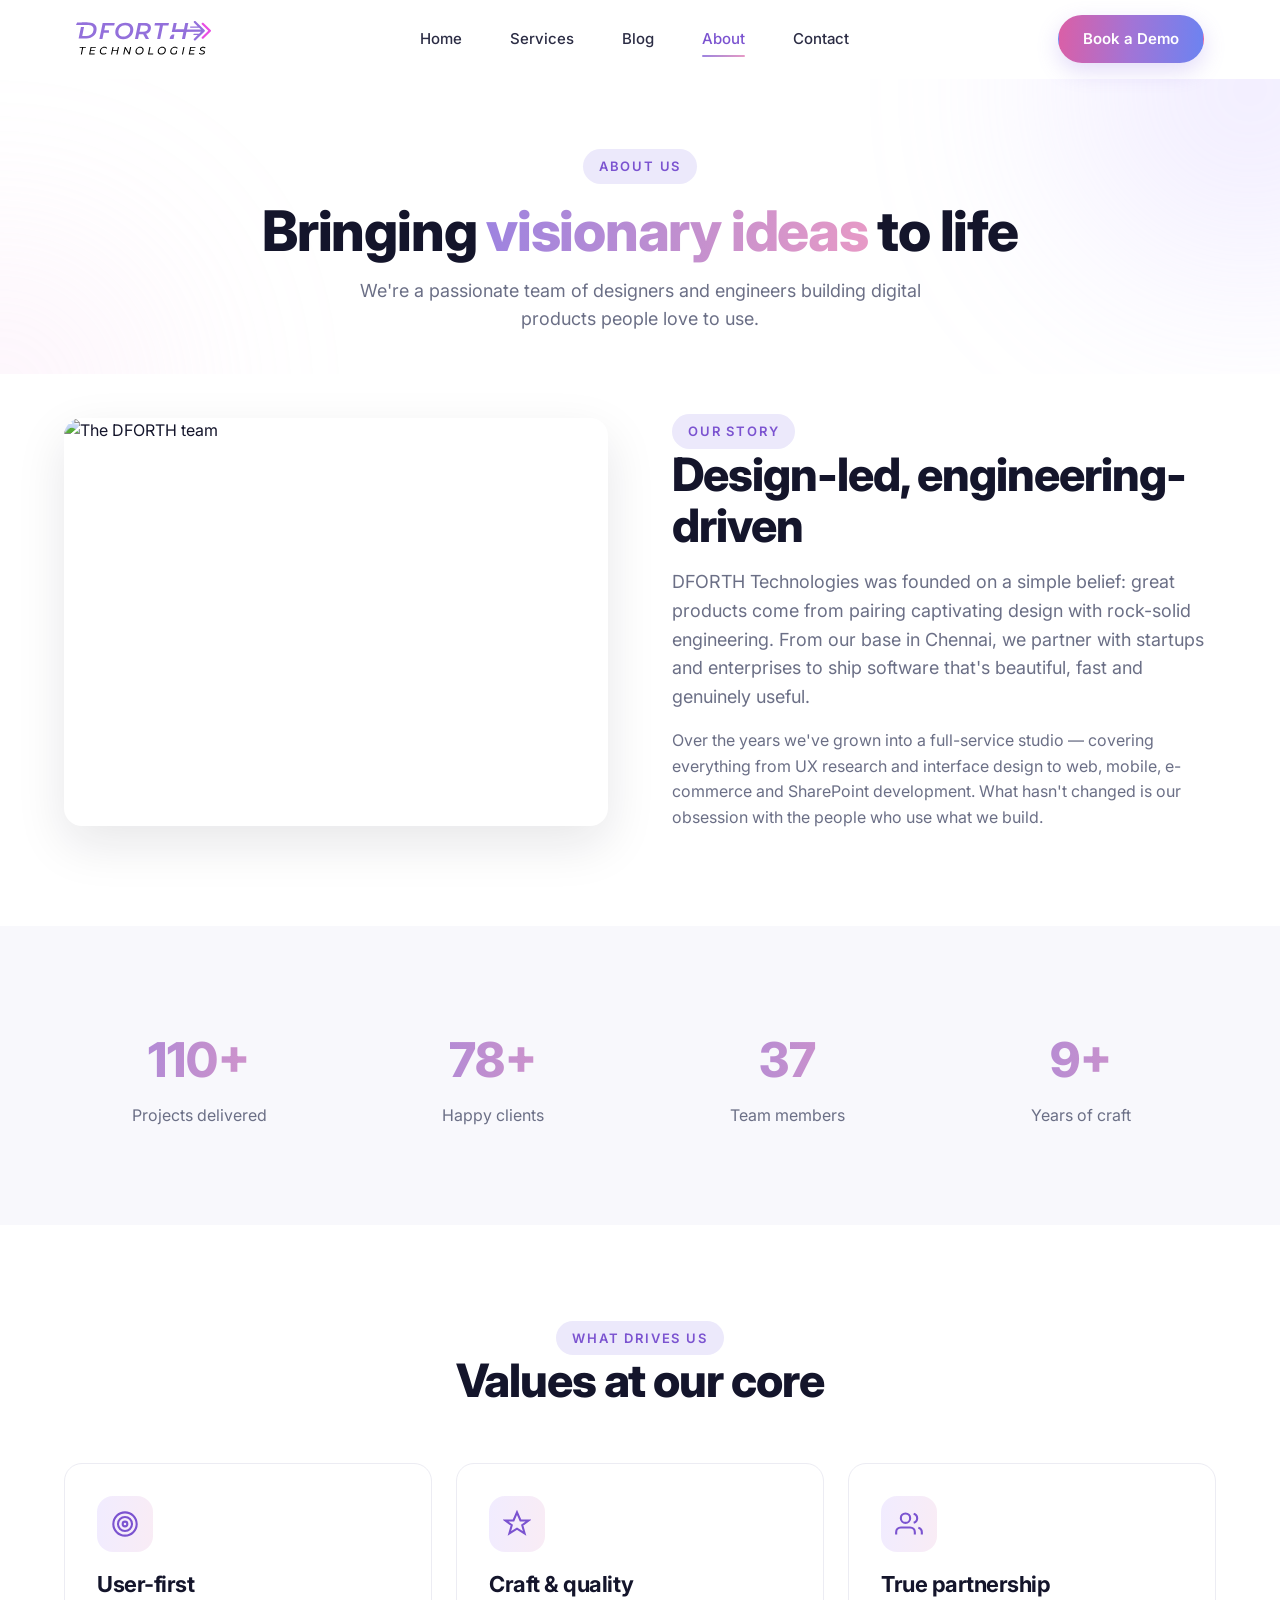
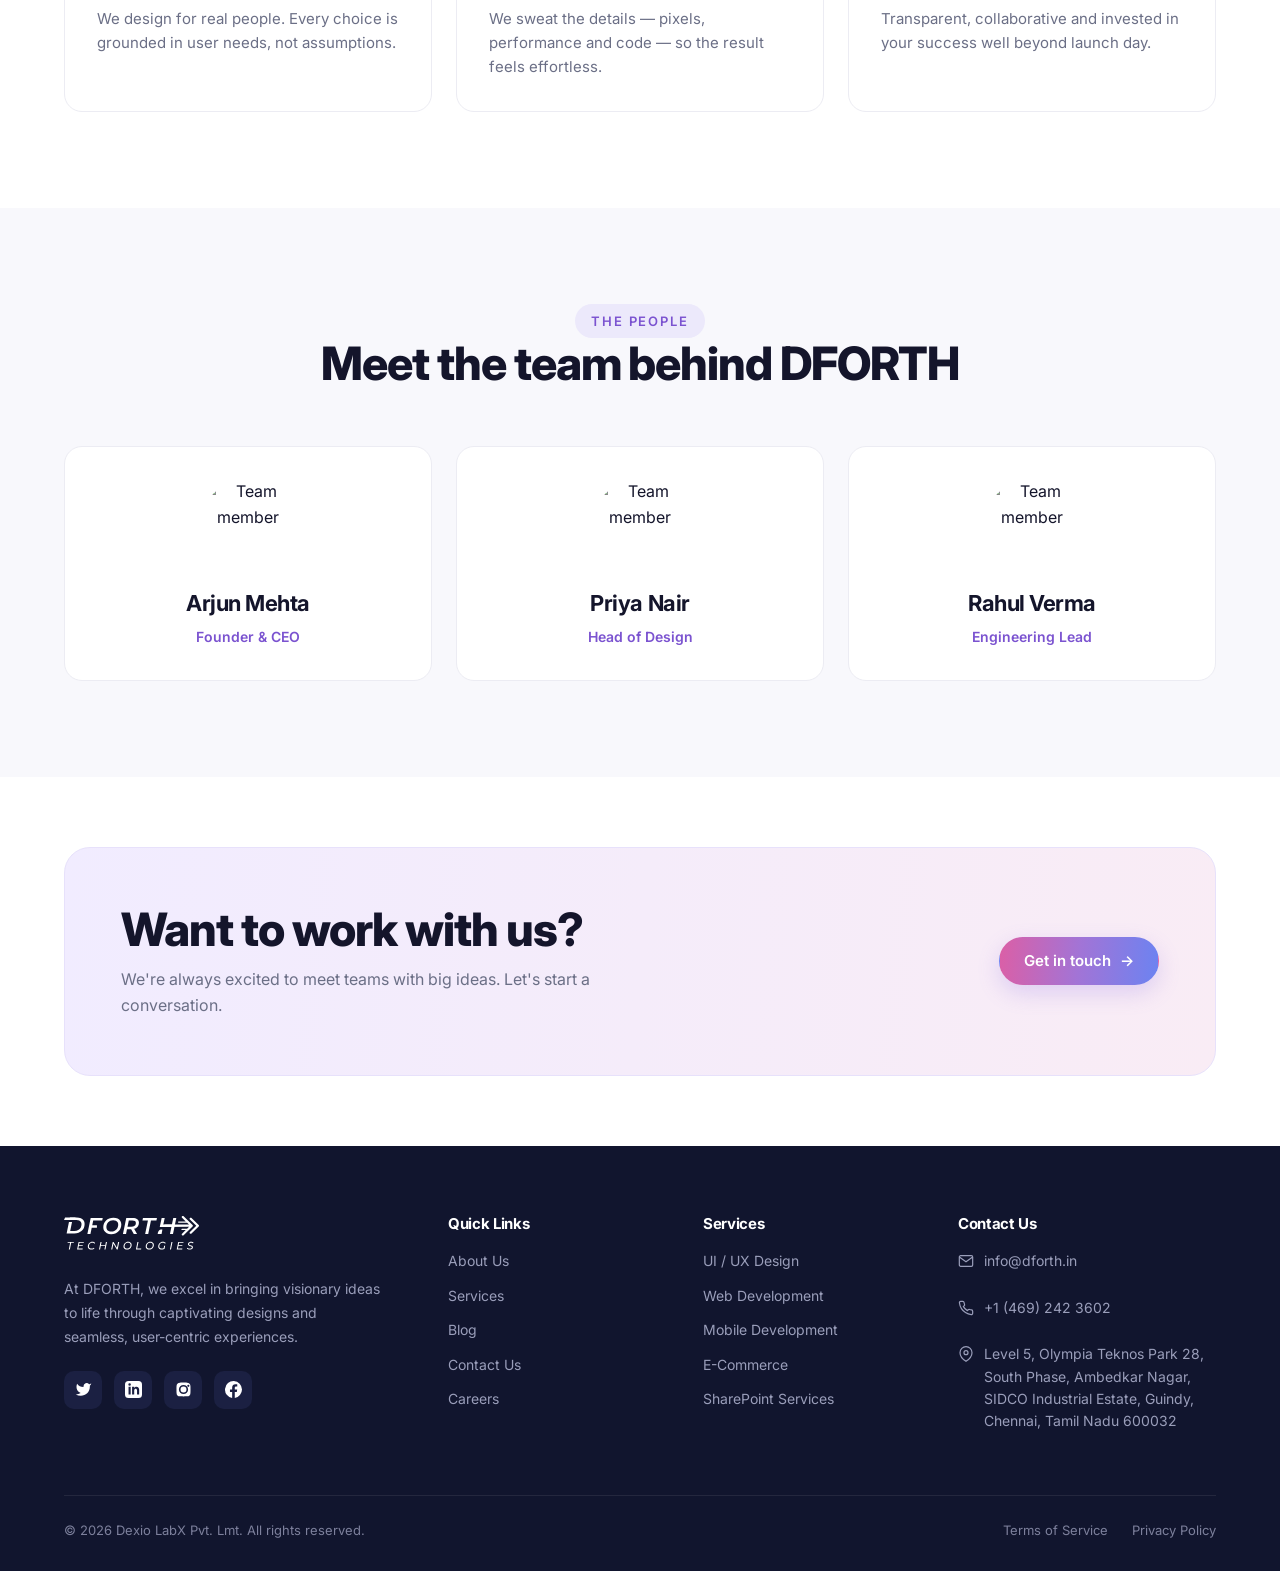
==== commit d7e14c41: "Add brand logos/icons and refresh site styling - Add DFORTH logo assets (PNG + SVG) and section icon" ====
--- a/about.html
+++ b/about.html
@@ -15,14 +15,7 @@
   <header class="nav">
     <div class="container nav__inner">
       <a href="index.html" class="logo logo--dark" aria-label="DFORTH Technologies home">
-        <span class="logo__main"><span class="grad-text">DFORTH</span>
-          <span class="logo__chev"><svg viewBox="0 0 30 16" fill="none" aria-hidden="true">
-            <defs><linearGradient id="lgN" x1="0" y1="0" x2="1" y2="0"><stop offset="0" stop-color="#7c5cfc"/><stop offset="1" stop-color="#e14eca"/></linearGradient></defs>
-            <path d="M3 3 L12 8 L3 13" stroke="url(#lgN)" stroke-width="2.6" stroke-linecap="round" stroke-linejoin="round"/>
-            <path d="M15 3 L24 8 L15 13" stroke="url(#lgN)" stroke-width="2.6" stroke-linecap="round" stroke-linejoin="round"/>
-          </svg></span>
-        </span>
-        <span class="logo__sub">Technologies</span>
+        <img class="logo__full" src="assets/img/logo-full.svg" alt="DFORTH Technologies" />
       </a>
       <nav class="nav__links">
         <a href="index.html">Home</a>
@@ -146,14 +139,7 @@
       <div class="footer__grid">
         <div class="footer__about">
           <a href="index.html" class="logo logo--light" aria-label="DFORTH Technologies home">
-            <span class="logo__main">DFORTH
-              <span class="logo__chev"><svg viewBox="0 0 30 16" fill="none" aria-hidden="true">
-                <defs><linearGradient id="lgF" x1="0" y1="0" x2="1" y2="0"><stop offset="0" stop-color="#7c5cfc"/><stop offset="1" stop-color="#e14eca"/></linearGradient></defs>
-                <path d="M3 3 L12 8 L3 13" stroke="url(#lgF)" stroke-width="2.6" stroke-linecap="round" stroke-linejoin="round"/>
-                <path d="M15 3 L24 8 L15 13" stroke="url(#lgF)" stroke-width="2.6" stroke-linecap="round" stroke-linejoin="round"/>
-              </svg></span>
-            </span>
-            <span class="logo__sub">Technologies</span>
+            <img class="logo__full" src="assets/img/logo-full.svg" alt="DFORTH Technologies" />
           </a>
           <p>At DFORTH, we excel in bringing visionary ideas to life through captivating designs and seamless, user-centric experiences.</p>
           <div class="socials">
@@ -184,12 +170,12 @@
           <ul>
             <li><svg viewBox="0 0 24 24" fill="none" stroke-width="1.8"><path d="M22 6l-10 7L2 6"/><rect x="2" y="4" width="20" height="16" rx="2"/></svg><span><a href="mailto:info@dforth.in">info@dforth.in</a></span></li>
             <li><svg viewBox="0 0 24 24" fill="none" stroke-width="1.8"><path d="M22 16.92v3a2 2 0 0 1-2.18 2 19.8 19.8 0 0 1-8.63-3.07 19.5 19.5 0 0 1-6-6 19.8 19.8 0 0 1-3.07-8.67A2 2 0 0 1 4.11 2h3a2 2 0 0 1 2 1.72c.13.96.36 1.9.7 2.81a2 2 0 0 1-.45 2.11L8.09 9.91a16 16 0 0 0 6 6l1.27-1.27a2 2 0 0 1 2.11-.45c.9.34 1.85.57 2.81.7A2 2 0 0 1 22 16.92z"/></svg><span><a href="tel:+914692423602">+1 (469) 242 3602</a></span></li>
-            <li><svg viewBox="0 0 24 24" fill="none" stroke-width="1.8"><path d="M21 10c0 7-9 13-9 13s-9-6-9-13a9 9 0 0 1 18 0z"/><circle cx="12" cy="10" r="3"/></svg><span>Temple Tower, 672 Ground Floor, 476 Anna Salai, Nandanam, Chennai, Tamil Nadu 600035</span></li>
+            <li><svg viewBox="0 0 24 24" fill="none" stroke-width="1.8"><path d="M21 10c0 7-9 13-9 13s-9-6-9-13a9 9 0 0 1 18 0z"/><circle cx="12" cy="10" r="3"/></svg><span>Level 5, Olympia Teknos Park 28, South Phase, Ambedkar Nagar, SIDCO Industrial Estate, Guindy, Chennai, Tamil Nadu 600032</span></li>
           </ul>
         </div>
       </div>
       <div class="footer__bottom">
-        <span>© <span data-year>2026</span> DFORTH Technologies. All rights reserved.</span>
+        <span>© <span data-year>2026</span> Dexio LabX Pvt. Lmt. All rights reserved.</span>
         <div class="footer__legal"><a href="#">Terms of Service</a><a href="#">Privacy Policy</a></div>
       </div>
     </div>
--- a/assets/css/styles.css
+++ b/assets/css/styles.css
@@ -94,25 +94,16 @@
 .btn--ghost:hover { border-color: var(--violet); color: var(--violet-deep); transform: translateY(-2px); }
 .btn--light { background: #fff; color: var(--violet-deep); }
 .btn--light:hover { transform: translateY(-2px); box-shadow: 0 16px 40px rgba(0,0,0,.2); }
+.btn--lav { background: var(--lavender); color: var(--violet-deep); }
+.btn--lav:hover { background: var(--grad-btn); color: #fff; transform: translateY(-2px); box-shadow: 0 12px 30px rgba(140,110,230,.28); }
 .btn .arrow { transition: transform .25s ease; }
 .btn:hover .arrow { transform: translateX(4px); }
 
 /* ---------- Logo ---------- */
-.logo { display: inline-flex; flex-direction: column; line-height: 1; }
-.logo__main {
-  font-family: var(--font-display); font-weight: 800; font-style: italic;
-  font-size: 22px; letter-spacing: .02em; display: inline-flex; align-items: center; gap: 4px;
-}
-.logo__chev { display: inline-flex; }
-.logo__chev svg { width: 26px; height: 16px; }
-.logo__sub {
-  font-size: 9px; letter-spacing: .42em; font-weight: 600;
-  text-transform: uppercase; margin-top: 3px; padding-left: 2px;
-}
-.logo--dark .logo__main { color: var(--ink); }
-.logo--dark .logo__sub { color: var(--muted); }
-.logo--light .logo__main { color: #fff; }
-.logo--light .logo__sub { color: #b9bcd6; }
+.logo { display: inline-flex; align-items: center; line-height: 1; }
+.logo__full { height: 36px; width: auto; display: block; }
+/* Dark backgrounds (footer): render the lockup white so the dark "Technologies" text stays legible */
+.logo--light .logo__full { filter: brightness(0) invert(1); }
 
 /* ============================================================
    Navbar
@@ -279,7 +270,7 @@
 /* ============================================================
    Page hero (inner pages)
    ============================================================ */
-.page-hero { padding: 70px 0 40px; text-align: center; position: relative; }
+.page-hero { padding: 70px 0 40px; text-align: center; position: relative; overflow: hidden; }
 .page-hero h1 { font-size: clamp(30px, 5vw, 56px); margin: 16px 0 14px; overflow-wrap: break-word; }
 .page-hero p { color: var(--muted); font-size: 18px; max-width: 600px; margin-inline: auto; }
 .breadcrumb { color: var(--muted); font-size: 14px; }
@@ -356,9 +347,10 @@
 .field input:focus, .field textarea:focus { outline:none; border-bottom-color: var(--violet); }
 .field textarea { resize: vertical; min-height: 90px; }
 .svc-label { font-weight:600; font-size: 14px; margin-bottom: 14px; }
-.svc-grid { display:grid; grid-template-columns: 1fr 1fr; gap: 12px 24px; margin-bottom: 26px; }
+.svc-grid { display:grid; grid-template-columns: repeat(3, 1fr); gap: 16px 24px; margin-bottom: 26px; }
 .svc-grid label { display:flex; gap: 9px; align-items:center; font-size: 14px; color: var(--ink-soft); cursor:pointer; }
 .svc-grid input { accent-color: var(--violet); width:16px; height:16px; }
+.contact-form__actions { display:flex; justify-content:flex-end; }
 .form-success { display:none; background: #ecfdf5; color:#047857; border:1px solid #a7f3d0; padding: 12px 16px; border-radius: 12px; margin-top: 16px; font-size: 14px; }
 .form-success.show { display:block; }
 
@@ -456,7 +448,7 @@
    ============================================================ */
 
 /* ---- Centered hero with robotic hands ---- */
-.hero--center { padding: 64px 0 56px; text-align: center; }
+.hero--center { padding: 96px 0 84px; text-align: center; min-height: 600px; }
 .hero__frame { position: absolute; left: 50%; top: 48%; width: 430px; height: 430px;
   transform: translate(-50%, -50%) rotate(45deg); border: 2px dotted #aebdf0;
   border-radius: 8px; opacity: .65; z-index: 0; }
@@ -467,11 +459,11 @@
 .hero--center .btn { font-family: -apple-system, "SF Pro Display", "SF Pro", system-ui, sans-serif; font-size: 20px; font-weight: 500; padding: 14px 32px; }
 .hero__hand { position: absolute; z-index: 1; pointer-events: none; user-select: none; }
 .hero__hand img { width: 100%; filter: drop-shadow(0 24px 44px rgba(20,21,43,.16)); }
-.hero__hand--l { width: 30vw; max-width: 470px; left: -3vw; top: 9%; animation: float 6s ease-in-out infinite; }
-.hero__hand--l img { transform: rotate(135deg); }
-.hero__hand--r { width: 34vw; max-width: 540px; right: -40px; top: -30%; animation: float 6s ease-in-out infinite 1.5s; }
+.hero__hand--l { width: clamp(180px, 18vw, 280px); left: -8px; top: 34%; animation: float 6s ease-in-out infinite; }
+.hero__hand--l img { transform: scaleX(-1); }
+.hero__hand--r { width: clamp(210px, 20vw, 320px); right: -8px; top: 3%; animation: float 6s ease-in-out infinite 1.5s; }
 .hero__hand--r img { transform: none; }
-@media (max-width: 1200px) { .hero__hand--l { width: 28vw; } .hero__hand--r { width: 36vw; } }
+@media (max-width: 1200px) { .hero__hand--l { width: 18vw; } .hero__hand--r { width: 20vw; } }
 @media (max-width: 980px) { .hero__hand { display: none; } }
 
 /* ---- Promo card (Fueling progress / Create a team) ---- */
@@ -522,44 +514,31 @@
 /* ---- Why choose Dforth (globe) ---- */
 .why { display: grid; grid-template-columns: 1fr 1fr; gap: 56px; align-items: center; }
 .why p.lead { margin: 16px 0 26px; }
-.why__globe { position: relative; display: grid; place-items: center; min-height: 360px; }
-.why__globe .core {
-  width: 240px; height: 240px; border-radius: 50%; position: relative; overflow: hidden;
-  background: radial-gradient(circle at 32% 28%, #a892ec 0%, #7d61cf 60%, #5f45b8 100%);
-  box-shadow: 0 26px 50px rgba(124,92,252,.4), inset 0 0 1px rgba(255,255,255,.4);
-}
-.why__globe .core .globe-sphere {
-  position: absolute; inset: 0; border-radius: 50%;
-  background-image: url("../img/globe-tex.png");
-  background-size: auto 100%; background-repeat: repeat-x;
-  animation: globe-rotate 24s linear infinite;
-  opacity: 1;
-}
-/* spherical shading: top-left highlight + lower-right shadow + rim */
-.why__globe .core::after {
-  content: ""; position: absolute; inset: 0; border-radius: 50%; pointer-events: none;
-  background:
-    radial-gradient(circle at 30% 26%, rgba(255,255,255,.55), rgba(255,255,255,0) 42%),
-    radial-gradient(circle at 72% 80%, rgba(38,18,80,.55), rgba(38,18,80,0) 55%);
-  box-shadow: inset -14px -16px 36px rgba(40,20,90,.5), inset 12px 14px 30px rgba(255,255,255,.18);
-}
-@keyframes globe-rotate {
-  from { background-position: 0 0; }
-  to   { background-position: -480px 0; }
-}
-@media (prefers-reduced-motion: reduce) {
-  .why__globe .core .globe-sphere { animation: none; }
-}
-.why__tag { position: absolute; background: #fff; border: 1px solid var(--line); border-radius: 14px;
-  padding: 10px 14px; box-shadow: var(--shadow-md); font-size: 13px; font-weight: 600; display: flex; align-items: center; gap: 8px; }
-.why__tag .dot { width: 26px; height: 26px; border-radius: 8px; background: var(--grad-soft); display: grid; place-items: center; }
-.why__tag .dot svg { width: 14px; height: 14px; stroke: var(--violet-deep); }
-.why__tag.t1 { top: 4%; left: 50%; transform: translateX(-50%); }
-.why__tag.t2 { top: 40%; left: -6%; }
-.why__tag.t3 { top: 40%; right: -6%; }
-.why__tag.t4 { bottom: 6%; left: 8%; }
-.why__tag.t5 { bottom: 6%; right: 8%; }
-@media (max-width: 900px) { .why { grid-template-columns: 1fr; gap: 40px; } .why__tag { position: static; transform: none; display: inline-flex; margin: 6px; } .why__globe { min-height: auto; flex-direction: column; } .why__tags { text-align: center; margin-top: 24px; } }
+.why__globe { position: relative; display: grid; place-items: center; min-height: 480px; }
+.why__sphere-wrap { display: block; filter: drop-shadow(0 26px 50px rgba(124,92,252,.34)); animation: float 7s ease-in-out infinite; }
+.why__sphere { display: block; width: clamp(220px, 24vw, 300px); height: auto; animation: globe-spin 26s linear infinite; }
+@keyframes globe-spin { from { transform: rotate(0deg); } to { transform: rotate(360deg); } }
+.why__ring { position: absolute; width: min(470px, 98%); aspect-ratio: 1; border: 1px solid rgba(124,92,252,.18); border-radius: 50%; pointer-events: none; }
+@media (prefers-reduced-motion: reduce) { .why__sphere, .why__sphere-wrap { animation: none; } }
+.why__tag {
+  position: absolute; display: flex; flex-direction: column-reverse; align-items: center; gap: 10px;
+  width: 168px; text-align: center; font-size: 14px; font-weight: 600; color: var(--ink); line-height: 1.3;
+}
+.why__tag.t4, .why__tag.t5 { flex-direction: column; }
+.why__ic { width: 54px; height: 54px; border-radius: 15px; background: #fff; border: 1px solid #ece7fb; box-shadow: 0 10px 24px rgba(124,92,252,.18); display: grid; place-items: center; flex: none; }
+.why__ic img { width: 30px; height: 30px; }
+.why__tag.t1 { top: -3%; left: 50%; transform: translateX(-50%); }
+.why__tag.t2 { top: 30%; left: -7%; }
+.why__tag.t3 { top: 30%; right: -7%; }
+.why__tag.t4 { bottom: -3%; left: 3%; }
+.why__tag.t5 { bottom: -3%; right: 3%; }
+@media (max-width: 900px) {
+  .why { grid-template-columns: 1fr; gap: 40px; }
+  .why__globe { display: flex; flex-direction: column; align-items: center; gap: 16px; min-height: auto; }
+  .why__ring { display: none; }
+  .why__tag { position: static; transform: none; flex-direction: row; width: auto; gap: 12px; text-align: left; }
+  .why__tag.t1, .why__tag.t2, .why__tag.t3, .why__tag.t4, .why__tag.t5 { transform: none; flex-direction: row; }
+}
 
 /* ---- Feature service splits (alternating) ---- */
 .frow { display: grid; grid-template-columns: 1fr 1fr; gap: 56px; align-items: center; margin-bottom: 72px; }
@@ -594,6 +573,21 @@
 .faq-split__intro p { color: var(--muted); margin-top: 16px; }
 @media (max-width: 900px) { .faq-split { grid-template-columns: 1fr; gap: 28px; } }
 
+/* ---- Articles & Resources (featured overlay + list) ---- */
+.articles-split { display: grid; grid-template-columns: 1fr 1fr; gap: 40px; align-items: stretch; }
+.feature-card { position: relative; display: flex; min-height: 400px; border-radius: var(--radius); overflow: hidden; box-shadow: var(--shadow-md); }
+.feature-card img { position: absolute; inset: 0; width: 100%; height: 100%; object-fit: cover; transition: transform .5s ease; }
+.feature-card:hover img { transform: scale(1.05); }
+.feature-card__overlay {
+  position: relative; z-index: 1; margin-top: auto; width: 100%; padding: 30px 32px; color: #fff;
+  background: linear-gradient(to top, rgba(12,14,30,.9) 0%, rgba(12,14,30,.55) 55%, rgba(12,14,30,0) 100%);
+}
+.feature-card__overlay .tag { margin-bottom: 12px; }
+.feature-card__overlay h3 { color: #fff; font-size: clamp(22px, 2.4vw, 30px); line-height: 1.2; margin-bottom: 10px; }
+.feature-card__overlay p { color: rgba(255,255,255,.85); font-size: 14px; max-width: 90%; }
+.articles-list { display: grid; gap: 28px; align-content: center; }
+@media (max-width: 920px) { .articles-split { grid-template-columns: 1fr; gap: 32px; } .feature-card { min-height: 320px; } }
+
 /* ---- Testimonial band ---- */
 .testi { background: var(--bg-alt); }
 .testi__badge { margin-bottom: 14px; }
